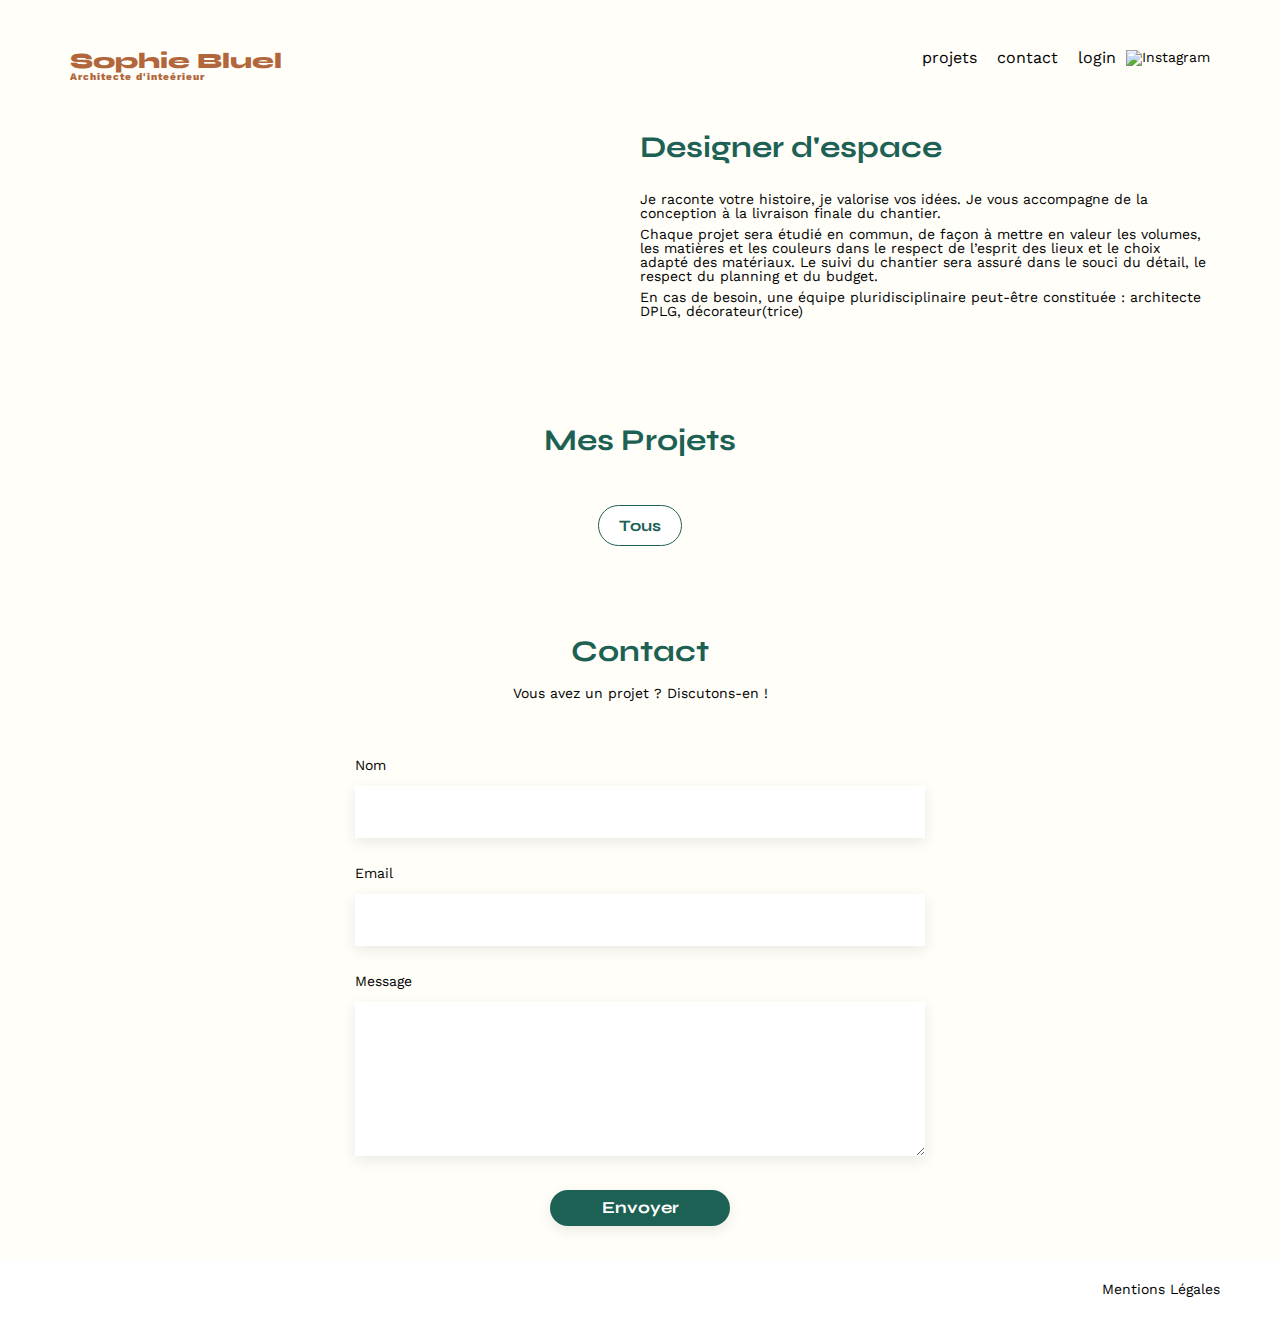
==== FrontEnd/index.html @ cb68df6e "." ====
<!DOCTYPE html>
<html lang="fr">

<head>
	<meta charset="UTF-8">
	<title>Sophie Bluel - Architecte d'intérieur</title>
	<meta name="viewport" content="width=device-width, initial-scale=1.0">
	<link rel="preconnect" href="https://fonts.googleapis.com">
	<link rel="preconnect" href="https://fonts.gstatic.com" crossorigin>
	<link href="https://fonts.googleapis.com/css2?family=Syne:wght@700;800&family=Work+Sans&display=swap"
		rel="stylesheet">
	<script src="https://kit.fontawesome.com/c5bf2a5973.js" crossorigin="anonymous"></script>
	<meta name="description" content="">
	<link rel="stylesheet" href="./assets/style.css">
	<script src="./script/base.js"></script>
</head>


<!-- MODULE ADMIN -->
<aside class="admin__rod admin__modifier" aria-hidden="true" style="display: none;">
	<div class="admin__modifier">
		<i class="fa-solid fa-pen-to-square"></i>
		<p>Mode édition</p>
	</div>
	<a href="./login.html"></a>
</aside>


<!-- MODALE -->
<aside id="modal1" class="modal" aria-hidden="true" role="dialog" style="display: none;">
	<div class="modal-wrapper modal-stop">
		<a href="" class="modal-close">
			<i class="fa-solid fa-xmark"></i>
		</a>
		<h2>Galerie photo</h2>
		<div class="admin-projets" id="modalProjects">
			<!-- Project items will be dynamically generated here -->
		</div>
		<a href="#modal2" class="ajouter-projet">Ajouter un projet</a>
	</div>
</aside>


<aside id="modal2" class="modal" aria-hidden="true" role="dialog" style="display: none;">
	<div class="modal-wrapper modal-stop">
		<div class="modal-logo">
			<a href="" class="modal-return">
				<i class="fa-solid fa-arrow-left"></i>
			</a>
			<a href="" class="modal-close">
				<i class="fa-solid fa-xmark"></i>
			</a>
		</div>

		<h2>Ajout d'un projet</h2>

		<form class="modal-form" action="" enctype="multipart/form-data">

			<div class="form-photo">
				<i class="fa-regular fa-image"></i>
				<label for="photo">+ Ajouter une photo</label>
				<input type="file" name="photo" id="photo" class="js-image">
			</div>

			<div class="form-title">
				<label for="titre">Titre</label>
				<input class="js-title" type="text" name="titre" id="titre">
			</div>

			<div class="form-id">
				<label for="categorie">Catégorie</label>
				<select name="categorie" id="categorie" class="js-categoryId">
					<option value="1">Objets</option>
					<option value="2">Appartements</option>
					<option value="3">Hôtels & restaurants</option>
				</select>
			</div>

			<input type="submit" class="add-work" value="Valider">
		</form>
	</div>
</aside>

<body>
	<header>
		<h1>Sophie Bluel <span>Architecte d'inteérieur</span></h1>
		<nav>
			<ul>
				<li><a href="#portfolio">projets</li></a>
				<li><a href="#contact">contact</li></a>
				<li><a href="./login.html" class="already-logged">login</a></li>
				<li><img src="./assets/icons/instagram.png" alt="Instagram"></li>
			</ul>
		</nav>
	</header>
	<main>
		<section id="introduction">
			<figure>
				<img src="./assets/images/sophie-bluel.png" alt="">
			</figure>
			<article>
				<h2>Designer d'espace</h2>
				<p>Je raconte votre histoire, je valorise vos idées. Je vous accompagne de la conception à la livraison
					finale du chantier.</p>
				<p>Chaque projet sera étudié en commun, de façon à mettre en valeur les volumes, les matières et les
					couleurs dans le respect de l’esprit des lieux et le choix adapté des matériaux. Le suivi du
					chantier sera assuré dans le souci du détail, le respect du planning et du budget.</p>
				<p>En cas de besoin, une équipe pluridisciplinaire peut-être constituée : architecte DPLG,
					décorateur(trice)</p>
			</article>
		</section>
		<section id="portfolio">
			<div class="portfolio-title">
				<h2>Mes Projets</h2>

				<div class="admin__modifier" aria-hidden="true" style="display: none;">
					<i class="fa-solid fa-pen-to-square"></i>
					<a href="#modal1" class="js-modal">Modifier</a>
				</div>
			</div>
			<div class="filters">
				<button class="tousBtn">Tous</button>
			</div>

			<div id="gallery-container" class="gallery">
				<!-- L'emplacement où les éléments de la galerie seront ajoutés par JavaScript -->
			</div>


		</section>
		<section id="contact">
			<h2>Contact</h2>
			<p>Vous avez un projet ? Discutons-en !</p>
			<form action="#" method="post">
				<label for="name">Nom</label>
				<input type="text" name="name" id="name">
				<label for="email">Email</label>
				<input type="email" name="email" id="email">
				<label for="message">Message</label>
				<textarea name="message" id="message" cols="30" rows="10"></textarea>
				<input type="submit" value="Envoyer" id="submit">
			</form>
		</section>
	</main>

	<footer>
		<nav>
			<ul>
				<li>Mentions Légales</li>
			</ul>
		</nav>
	</footer>

</body>

</html>
---- FrontEnd/assets/style.css ----
/* http://meyerweb.com/eric/tools/css/reset/
   v2.0 | 20110126
   License: none (public domain)
*/

html,
body,
div,
span,
applet,
object,
iframe,
h1,
h2,
h3,
h4,
h5,
h6,
p,
blockquote,
pre,
a,
abbr,
acronym,
address,
big,
cite,
code,
del,
dfn,
em,
img,
ins,
kbd,
q,
s,
samp,
small,
strike,
strong,
sub,
sup,
tt,
var,
b,
u,
i,
center,
dl,
dt,
dd,
ol,
ul,
li,
fieldset,
form,
label,
legend,
table,
caption,
tbody,
tfoot,
thead,
tr,
th,
td,
article,
aside,
canvas,
details,
embed,
figure,
figcaption,
footer,
header,
hgroup,
menu,
nav,
output,
ruby,
section,
summary,
time,
mark,
audio,
video {
	margin: 0;
	padding: 0;
	border: 0;
	font-size: 100%;
	font: inherit;
	vertical-align: baseline;
}

/* HTML5 display-role reset for older browsers */
article,
aside,
details,
figcaption,
figure,
footer,
header,
hgroup,
menu,
nav,
section {
	display: block;
}

body {
	line-height: 1;
}

ol,
ul {
	list-style: none;
}

blockquote,
q {
	quotes: none;
}

blockquote:before,
blockquote:after,
q:before,
q:after {
	content: '';
	content: none;
}

table {
	border-collapse: collapse;
	border-spacing: 0;
}

/** end reset css**/
body {
	max-width: 1140px;
	margin: auto;
	font-family: 'Work Sans';
	font-size: 14px;
	background-color: #FFFEF8;
}

header {
	display: flex;
	justify-content: space-between;
	margin: 50px 0
}

section {
	margin: 50px 0
}

h1 {
	display: flex;
	flex-direction: column;
	font-family: 'Syne';
	font-size: 22px;
	font-weight: 800;
	color: #B1663C
}

h1>span {
	font-family: 'Work Sans';
	font-size: 10px;
	letter-spacing: 0.1em;
	
}

h2 {
	font-family: 'Syne';
	font-weight: 700;
	font-size: 30px;
	color: #1D6154
}

nav ul {
	display: flex;
	align-items: center;
	list-style-type: none;

}

nav li a {
	padding: 0 10px;
	font-size: 16px;
	text-decoration: none;
	color: black;
	font-family: 'work sans';

}

li a:active :hover {
	font-weight:600 ;
}

li img {
	width: 22px;
	height: 22px;
	cursor: pointer;

	
}

/*..........................................................................................................................................................*/

/* FILTER */

.filters {
	display: flex;
	justify-content: center;
	margin: 40px 0;
}


.tousBtn,
.btn {
	font-family: 'Syne', sans-serif;
	padding: 10px 20px;
	margin: 0 15px;
	border: 1px solid #1D6154;
	border-radius: 25px;
	color: #1D6154;
	background-color: white;
	font-size: 16px;
	font-weight: 700;
	cursor: pointer;
}

.active {
	color: white;
	background-color: #1D6154;
}


.gallery {
	width: 100%;
	display: grid;
	grid-template-columns: 1fr 1fr 1fr;
	grid-column-gap: 20px;
	grid-row-gap: 20px;
}

.gallery img {
	width: 100%;

}



/* ADMIN MODE  */

.admin__rod {
	position: fixed;
	right: 0;
	top: 0;
	display: flex;
	justify-content: center;
	align-items: center;
	width: 100%;
	height: 40px;
	background-color: black;
}

.admin__modifier {
	display: flex;
	column-gap: 5px;
	color: black;
}

.admin__modifier a {
text-decoration: none;
	color: black;
	font-family: 'work sans';
	font-weight: 400;
}

.admin__rod .admin__modifier {
	color: white;
}

.portfolio-title {
	display: flex;
	justify-content: center;
	align-items: center;
	gap: 35px;
	margin: 100px 0 50px 0;
}




/* LOGIN*/

.login {
	display: flex;
	flex-direction: column;
	justify-content: center;
	align-items: center;
	height: 80vh;
}

.login a {
	text-decoration: #1D6154;
	margin-bottom: 100px;
}

.login__form {
	display: flex;
	flex-direction: column;
	margin-top: 20px;
	width: 35%;
}

.login__form input {
	height: 50px;
	font-size: 1.2em;
	border: none;
	box-shadow: 0px 4px 14px rgba(0, 0, 0, 0.09);
}

.login__form label {
	margin: 3em 0 1em 0;
}

.login__form textarea {
	box-shadow: 0px 4px 14px rgba(0, 0, 0, 0.09);
}

.login input[type="submit"] {
	font-family: 'Syne';
	font-weight: 700;
	color: white;
	background-color: #1D6154;
	margin: 2em auto;
	width: 180px;
	height: 36px;
	text-align: center;
	border-radius: 60px;
}

#error-message {
	color: red;

}



/*...........................................................................................................................*/
/*......................MODALE MODE edit 1*/

.modal {
	position: fixed;
	top: 0;
	left: 0;
	display: flex;
	align-items: center;
	justify-content: center;
	width: 100%;
	height: 100%;
	background-color: rgba(0, 0, 0, 0.7);
}

.modal-wrapper {
	display: flex;
	flex-direction: column;
	overflow: auto;
	max-width: calc(98vh - 20px);
	max-height: calc(98vh - 20px);
	width: 675px;
	padding: 30px;
	background-color: white;
	border-radius: 10px;

}

.modal-close {
	display: flex;
	justify-content: flex-end;
	text-decoration: none;
}

.modal-wrapper h2 {
	display: flex;
	justify-content: center;
	margin: 20px 0 50px 0;
	font-family: 'Work Sans';
	font-weight: 400;
	font-size: 26px;
	color: black;
}

.modal .ajouter-projet {
	display: flex;
	justify-content: center;
	align-items: center;
	font-family: "Syne";
	font-weight: 700;
	color: white;
	background-color: #1D6154;
	border: 2px solid #1D6154;
	margin: 0 auto 30px auto;
	height: 50px;
	width: 250px;
	border-radius: 60px;
}

.admin-projets {
	width: 550px;
	margin: 10px auto;
	display: flex;
	flex-wrap: wrap;
}

.admin-projets::after {
	display: flex;
	content: " ";
	border-top: 1px solid black;
	height: 1px;
	width: 90%;
	margin: 40px auto;
}

.admin-projets figure {
	display: flex;
	position: relative;
	display: inline-block;
	margin: 0 5px;
	width: 95px;
}

.admin-projets figure img {
	width: 95px;
	height: 120px;
	margin-bottom: 35px;
	display: flex;
}

figure .fa-trash {
	position: absolute;
	display: flex;
	justify-content: center;
	margin: 5px;
	right: 0;
	background-color: black;
	color: #fff;
	border-radius: 3px;
	width: 17px;
	height: 17px;
	padding: 2px 2px;
	cursor: pointer;
}

/*....................Modale2 form........................................................*/

.modal-form {
	display: flex;
	flex-direction: column;
	align-items: center;
  }
  
  .form-photo {
	display: flex;
	flex-direction: column;
	justify-content: center;
	align-items: center;
	background-color: #E8F1F7;
	width: 500px;
	height: 200px;
	border-radius: 10px;
  }
  
  .form-photo i {
	color: #306685;
	font-size: 90px;
	font-weight: 100;
	margin: 20px;
	margin-top: -25px;
  }
  
  .form-photo input {
	display: none;
  }
  
  .form-photo label {
	font-family: "work sans";
	display: flex;
	justify-content: center;
	align-items: center;
	width: 200px;
	height: 40px;
	background-color: #CBD6DC;
	color: #306685;
	border-radius: 50px;
	cursor: pointer;
	margin-top: -10px;
  }
  
  .form-photo::after {
	content: "jpg, png : 4mo max";
	position: absolute;
	top: 315px;
  }
  
  .form-title {
	display: flex;
	flex-direction: column;
	width: 500px;
  }
  
  .form-title input {
	height: 50px;
	font-size: 1.2em;
	border: none;
	box-shadow: 0px 4px 14px rgba(0, 0, 0, 0.09);
  }
  
  .form-title label {
	margin: 3em 0 1em 0;
  }
  
  .form-id {
	display: flex;
	flex-direction: column;
	width: 500px;
  }
  
  .form-id select {
	height: 50px;
	font-size: 1.2em;
	border: none;
	box-shadow: 0px 4px 14px rgba(0, 0, 0, 0.09);
  }
  
  .form-id label {
	margin: 3em 0 1em 0;
  }
  
  .modal-form input[type=submit] {
	font-family: "Syne";
	font-weight: 700;
	color: white;
	background-color: #1D6154;
	border: 2px solid #1D6154;
	margin: 120px 0 30px 0;
	height: 50px;
	width: 250px;
	text-align: center;
	border-radius: 60px;
	transition: all 0.5s ease;
  }



#introduction {
	display: flex;
	align-items: center;
}

#introduction figure {
	flex: 1
}

#introduction img {
	display: block;
	margin: auto;
	width: 80%;
}

#introduction article {
	flex: 1
}

#introduction h2 {
	margin-bottom: 1em;
}

#introduction p {
	margin-bottom: 0.5em;
}

#portfolio h2 {
	text-align: center;

}


#contact {
	width: 50%;
	margin: auto;
}

#contact>* {
	text-align: center;

}

#contact h2 {
	margin-bottom: 20px;
}

#contact form {
	text-align: left;
	margin-top: 30px;
	display: flex;
	flex-direction: column;
}

#contact input {
	height: 50px;
	font-size: 1.2em;
	border: none;
	box-shadow: 0px 4px 14px rgba(0, 0, 0, 0.09);
}

#contact label {
	margin: 2em 0 1em 0;
}

#contact textarea {
	border: none;
	box-shadow: 0px 4px 14px rgba(0, 0, 0, 0.09);
}

#contact input[type="submit"] {
	font-family: 'Syne';
	font-weight: 700;
	color: white;
	background-color: #1D6154;
	margin: 2em auto;
	width: 180px;
	height: 36px;
	text-align: center;
	border-radius: 60px;
}

footer {
	position: absolute;
	left: 0;
	right: 0;
	background-color: white;
}


footer nav ul {
	display: flex;
	justify-content: flex-end;
	box-sizing: border-box;
	background-color: white;
	height: 60px;
	margin-right: 60px;

}
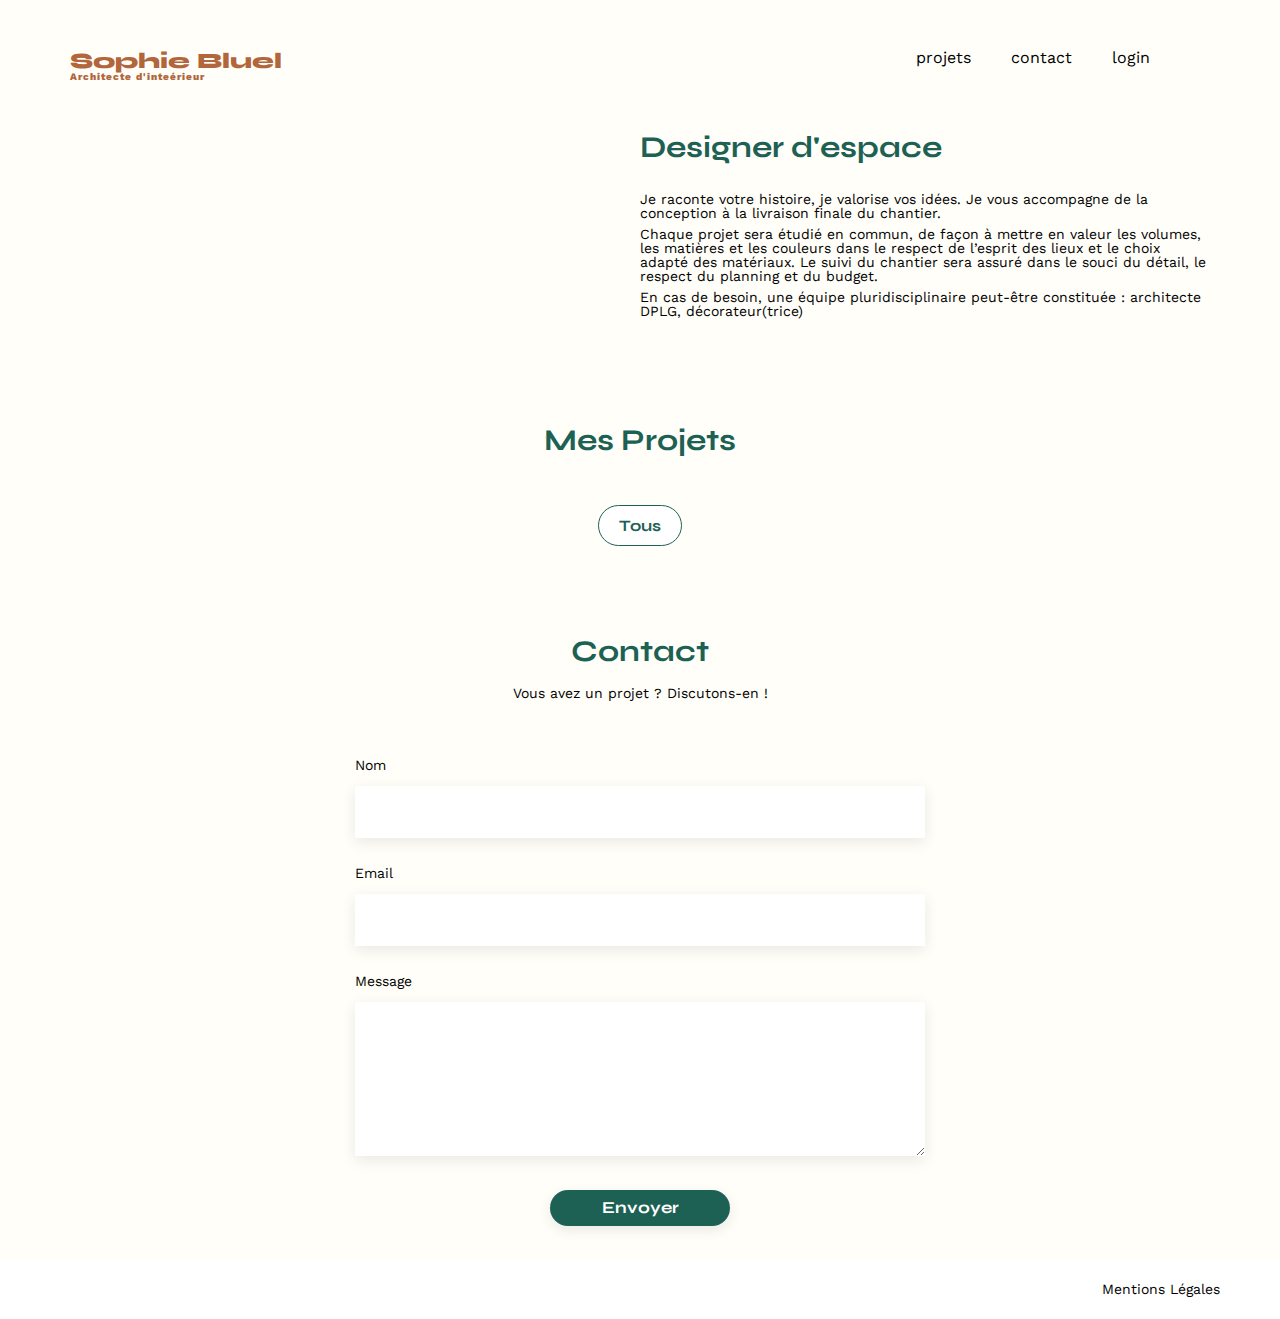
==== commit f486bd84: "." ====
--- a/FrontEnd/index.html
+++ b/FrontEnd/index.html
@@ -30,7 +30,7 @@
 <aside id="modal1" class="modal" aria-hidden="true" role="dialog" style="display: none;">
 	<div class="modal-wrapper modal-stop">
 		<a href="" class="modal-close">
-			<i class="fa-solid fa-xmark"></i>
+			<i class="fa-solid fa-xmark fa-xl"></i>
 		</a>
 		<h2>Galerie photo</h2>
 		<div class="admin-projets" id="modalProjects">
@@ -45,20 +45,20 @@
 	<div class="modal-wrapper modal-stop">
 		<div class="modal-logo">
 			<a href="" class="modal-return">
-				<i class="fa-solid fa-arrow-left"></i>
+				<i class="fa-solid fa-arrow-left fa-xl"></i>
 			</a>
 			<a href="" class="modal-close">
-				<i class="fa-solid fa-xmark"></i>
+				<i class="fa-solid fa-xmark fa-xl"></i>
 			</a>
 		</div>
 
-		<h2>Ajout d'un projet</h2>
+		<h2>Ajout photo </h2>
 
-		<form class="modal-form" action="" enctype="multipart/form-data">
+		<form class="modal-form" action="" enctype="multipart/form-data"> <!--the enctype attribute is used when you want to upload files-->
 
 			<div class="form-photo">
 				<i class="fa-regular fa-image"></i>
-				<label for="photo">+ Ajouter une photo</label>
+				<label for="photo">+ Ajouter photo</label>
 				<input type="file" name="photo" id="photo" class="js-image">
 			</div>
 
@@ -89,7 +89,7 @@
 				<li><a href="#portfolio">projets</li></a>
 				<li><a href="#contact">contact</li></a>
 				<li><a href="./login.html" class="already-logged">login</a></li>
-				<li><img src="./assets/icons/instagram.png" alt="Instagram"></li>
+				<li><i class="fa-brands fa-instagram fa-xl"></i></li>
 			</ul>
 		</nav>
 	</header>
--- a/FrontEnd/assets/style.css
+++ b/FrontEnd/assets/style.css
@@ -149,6 +149,12 @@
 	margin: 50px 0
 }
 
+header a {
+	text-decoration: none;
+}
+
+
+
 section {
 	margin: 50px 0
 }
@@ -166,8 +172,9 @@
 	font-family: 'Work Sans';
 	font-size: 10px;
 	letter-spacing: 0.1em;
-	
-}
+}
+
+
 
 h2 {
 	font-family: 'Syne';
@@ -176,6 +183,10 @@
 	color: #1D6154
 }
 
+img{
+	object-fit: cover;
+}
+
 nav ul {
 	display: flex;
 	align-items: center;
@@ -183,26 +194,29 @@
 
 }
 
+
 nav li a {
-	padding: 0 10px;
+	padding: 0 20px;
 	font-size: 16px;
 	text-decoration: none;
 	color: black;
 	font-family: 'work sans';
-
-}
-
-li a:active :hover {
-	font-weight:600 ;
-}
-
-li img {
-	width: 22px;
-	height: 22px;
+	font-weight: 400;
+
+}
+
+#black {
+	font-weight: 600;
+}
+
+
+.fa-instagram {
 	cursor: pointer;
-
-	
-}
+	font-weight: 400;
+	padding: 0 20px;
+}
+
+
 
 /*..........................................................................................................................................................*/
 
@@ -262,6 +276,7 @@
 	width: 100%;
 	height: 40px;
 	background-color: black;
+	margin-bottom: 1000px;
 }
 
 .admin__modifier {
@@ -271,7 +286,7 @@
 }
 
 .admin__modifier a {
-text-decoration: none;
+	text-decoration: none;
 	color: black;
 	font-family: 'work sans';
 	font-weight: 400;
@@ -303,8 +318,9 @@
 }
 
 .login a {
-	text-decoration: #1D6154;
-	margin-bottom: 100px;
+	text-decoration: underline;
+	color: #3d3d3d;
+
 }
 
 .login__form {
@@ -323,6 +339,9 @@
 
 .login__form label {
 	margin: 3em 0 1em 0;
+	font-family: 'work sans';
+	font-size: 15px;
+	color: #3d3d3d;
 }
 
 .login__form textarea {
@@ -360,27 +379,37 @@
 	justify-content: center;
 	width: 100%;
 	height: 100%;
-	background-color: rgba(0, 0, 0, 0.7);
+	background-color: rgba(0, 0, 0, 0.4);
 }
 
 .modal-wrapper {
 	display: flex;
 	flex-direction: column;
 	overflow: auto;
-	max-width: calc(98vh - 20px);
-	max-height: calc(98vh - 20px);
-	width: 675px;
-	padding: 30px;
+	width: 600px;
+	padding: 30px 50px;
 	background-color: white;
 	border-radius: 10px;
 
 }
 
-.modal-close {
+.modal-logo {
+	display: flex;
+	justify-content: space-between;
+	text-decoration: none;
+}
+
+.modal-close{
 	display: flex;
 	justify-content: flex-end;
 	text-decoration: none;
-}
+	color: black;
+padding:10px;
+	}
+
+	.fa-arrow-left{
+		color: black;
+	}
 
 .modal-wrapper h2 {
 	display: flex;
@@ -402,9 +431,10 @@
 	background-color: #1D6154;
 	border: 2px solid #1D6154;
 	margin: 0 auto 30px auto;
-	height: 50px;
-	width: 250px;
+	height: 36px;
+	width: 237px;
 	border-radius: 60px;
+	text-decoration: none;
 }
 
 .admin-projets {
@@ -428,11 +458,10 @@
 	position: relative;
 	display: inline-block;
 	margin: 0 5px;
-	width: 95px;
 }
 
 .admin-projets figure img {
-	width: 95px;
+	width: 76px;
 	height: 120px;
 	margin-bottom: 35px;
 	display: flex;
@@ -459,9 +488,9 @@
 	display: flex;
 	flex-direction: column;
 	align-items: center;
-  }
-  
-  .form-photo {
+}
+
+.form-photo {
 	display: flex;
 	flex-direction: column;
 	justify-content: center;
@@ -470,21 +499,21 @@
 	width: 500px;
 	height: 200px;
 	border-radius: 10px;
-  }
-  
-  .form-photo i {
-	color: #306685;
+}
+
+.form-photo i {
+	color: #B9C5CC;
 	font-size: 90px;
 	font-weight: 100;
 	margin: 20px;
 	margin-top: -25px;
-  }
-  
-  .form-photo input {
+}
+
+.form-photo input {
 	display: none;
-  }
-  
-  .form-photo label {
+}
+
+.form-photo label {
 	font-family: "work sans";
 	display: flex;
 	justify-content: center;
@@ -496,49 +525,48 @@
 	border-radius: 50px;
 	cursor: pointer;
 	margin-top: -10px;
-  }
-  
-  .form-photo::after {
+}
+
+.form-photo::after {
 	content: "jpg, png : 4mo max";
-	position: absolute;
-	top: 315px;
-  }
-  
-  .form-title {
+	margin-top: 10px;
+}
+
+.form-title {
 	display: flex;
 	flex-direction: column;
 	width: 500px;
-  }
-  
-  .form-title input {
+}
+
+.form-title input {
 	height: 50px;
 	font-size: 1.2em;
 	border: none;
 	box-shadow: 0px 4px 14px rgba(0, 0, 0, 0.09);
-  }
-  
-  .form-title label {
+}
+
+.form-title label {
 	margin: 3em 0 1em 0;
-  }
-  
-  .form-id {
+}
+
+.form-id {
 	display: flex;
 	flex-direction: column;
 	width: 500px;
-  }
-  
-  .form-id select {
+}
+
+.form-id select {
 	height: 50px;
 	font-size: 1.2em;
 	border: none;
 	box-shadow: 0px 4px 14px rgba(0, 0, 0, 0.09);
-  }
-  
-  .form-id label {
+}
+
+.form-id label {
 	margin: 3em 0 1em 0;
-  }
-  
-  .modal-form input[type=submit] {
+}
+
+.modal-form input[type=submit] {
 	font-family: "Syne";
 	font-weight: 700;
 	color: white;
@@ -550,7 +578,7 @@
 	text-align: center;
 	border-radius: 60px;
 	transition: all 0.5s ease;
-  }
+}
 
 
 
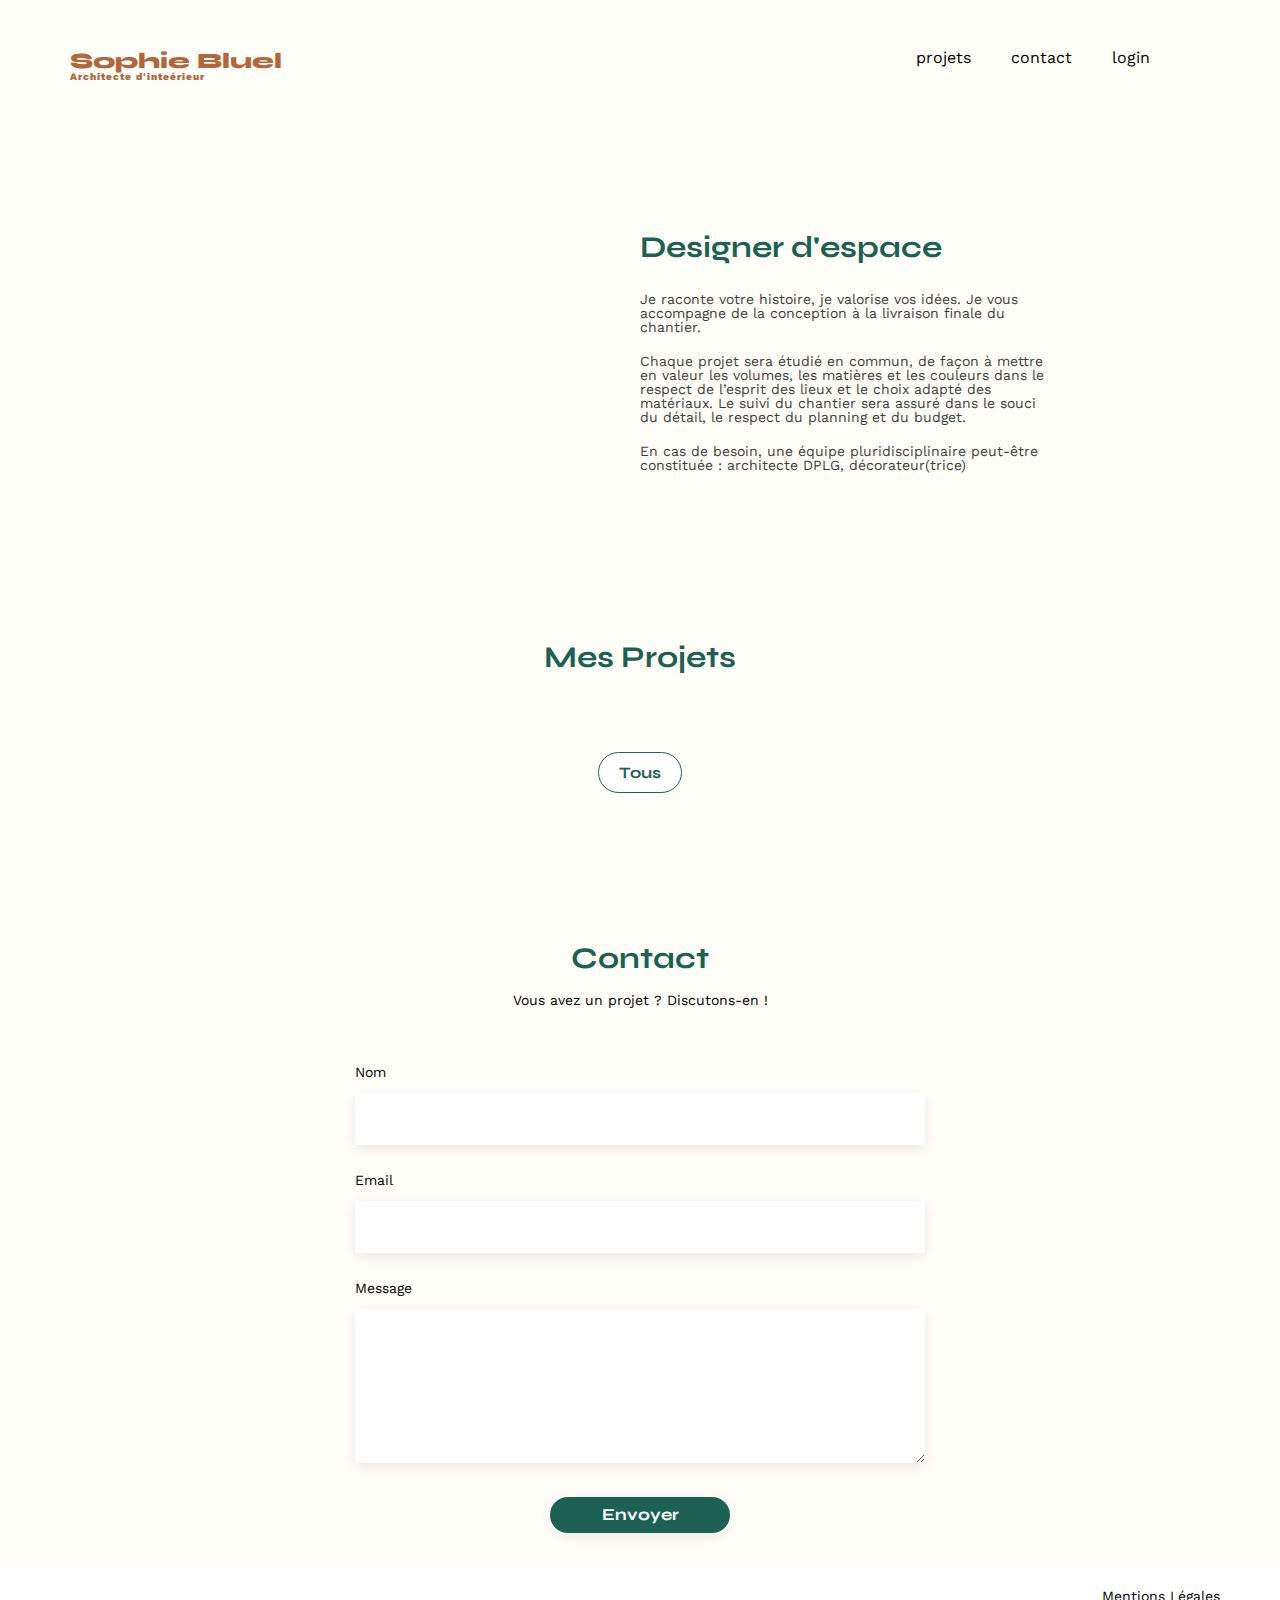
==== commit b807ed1e: "final" ====
--- a/FrontEnd/index.html
+++ b/FrontEnd/index.html
@@ -15,19 +15,18 @@
 	<script src="./script/base.js"></script>
 </head>
 
-
+<body>
 <!-- MODULE ADMIN -->
 <aside class="admin__rod admin__modifier" aria-hidden="true" style="display: none;">
 	<div class="admin__modifier">
 		<i class="fa-solid fa-pen-to-square"></i>
 		<p>Mode édition</p>
 	</div>
-	<a href="./login.html"></a>
 </aside>
 
 
 <!-- MODALE -->
-<aside id="modal1" class="modal" aria-hidden="true" role="dialog" style="display: none;">
+<aside id="modal1" class="modal" aria-hidden="true" style="display: none;">
 	<div class="modal-wrapper modal-stop">
 		<a href="" class="modal-close">
 			<i class="fa-solid fa-xmark fa-xl"></i>
@@ -41,7 +40,7 @@
 </aside>
 
 
-<aside id="modal2" class="modal" aria-hidden="true" role="dialog" style="display: none;">
+<aside id="modal2" class="modal" aria-hidden="true" style="display: none;">
 	<div class="modal-wrapper modal-stop">
 		<div class="modal-logo">
 			<a href="" class="modal-return">
@@ -54,40 +53,44 @@
 
 		<h2>Ajout photo </h2>
 
-		<form class="modal-form" action="" enctype="multipart/form-data"> <!--the enctype attribute is used when you want to upload files-->
+		<form class="modal-form" id="modal-form" action="" enctype="multipart/form-data">
 
 			<div class="form-photo">
-				<i class="fa-regular fa-image"></i>
-				<label for="photo">+ Ajouter photo</label>
-				<input type="file" name="photo" id="photo" class="js-image">
+				<i id="imageIcon" class="fa-regular fa-image"></i>
+				<label for="photo" id="imageLabel">+ Ajouter photo</label>
+				<input type="file" name="photo" id="photo" class="js-image" required>
+				<!-- Coloque o <img> dentro do mesmo <div> -->
+				<img id="imagePreview" src="" alt ="" class="js-image-preview">
 			</div>
+			
 
 			<div class="form-title">
 				<label for="titre">Titre</label>
-				<input class="js-title" type="text" name="titre" id="titre">
+				<input class="js-title" type="text" name="titre" id="titre" required>
 			</div>
 
 			<div class="form-id">
 				<label for="categorie">Catégorie</label>
-				<select name="categorie" id="categorie" class="js-categoryId">
+				<select name="categorie" id="categorie" class="js-categoryId" required>
 					<option value="1">Objets</option>
 					<option value="2">Appartements</option>
 					<option value="3">Hôtels & restaurants</option>
 				</select>
 			</div>
-
-			<input type="submit" class="add-work" value="Valider">
+			<div class="error-message"></div>
+			<div class = "finalbar"></div>
+			<input type="submit" id="submit" class="add-work" name="submit" value="Valider">
 		</form>
 	</div>
 </aside>
 
-<body>
+
 	<header>
 		<h1>Sophie Bluel <span>Architecte d'inteérieur</span></h1>
 		<nav>
 			<ul>
-				<li><a href="#portfolio">projets</li></a>
-				<li><a href="#contact">contact</li></a>
+				<li><a href="#portfolio">projets</a></li>
+				<li><a href="#contact">contact</a></li>
 				<li><a href="./login.html" class="already-logged">login</a></li>
 				<li><i class="fa-brands fa-instagram fa-xl"></i></li>
 			</ul>
@@ -100,6 +103,7 @@
 			</figure>
 			<article>
 				<h2>Designer d'espace</h2>
+
 				<p>Je raconte votre histoire, je valorise vos idées. Je vous accompagne de la conception à la livraison
 					finale du chantier.</p>
 				<p>Chaque projet sera étudié en commun, de façon à mettre en valeur les volumes, les matières et les
--- a/FrontEnd/assets/style.css
+++ b/FrontEnd/assets/style.css
@@ -1,8 +1,10 @@
+/* Réinitialisation CSS */
 /* http://meyerweb.com/eric/tools/css/reset/
    v2.0 | 20110126
-   License: none (public domain)
+   Licence : aucune (domaine public)
 */
 
+/* Réinitialisation des éléments */
 html,
 body,
 div,
@@ -92,30 +94,13 @@
 	vertical-align: baseline;
 }
 
-/* HTML5 display-role reset for older browsers */
-article,
-aside,
-details,
-figcaption,
-figure,
-footer,
-header,
-hgroup,
-menu,
-nav,
-section {
-	display: block;
-}
-
-body {
-	line-height: 1;
-}
-
+/* Réinitialisation des styles de liste */
 ol,
 ul {
 	list-style: none;
 }
 
+/* Réinitialisation des citations */
 blockquote,
 q {
 	quotes: none;
@@ -129,86 +114,85 @@
 	content: none;
 }
 
+/* Réinitialisation des styles de tableau */
 table {
 	border-collapse: collapse;
 	border-spacing: 0;
 }
 
-/** end reset css**/
+/* Fin de la réinitialisation CSS */
+
+/* Styles généraux */
 body {
 	max-width: 1140px;
 	margin: auto;
-	font-family: 'Work Sans';
+	font-family: 'Work Sans', sans-serif;
 	font-size: 14px;
 	background-color: #FFFEF8;
+	line-height: 1;
 }
 
 header {
 	display: flex;
 	justify-content: space-between;
-	margin: 50px 0
+	margin: 50px 0;
 }
 
 header a {
 	text-decoration: none;
 }
 
-
-
 section {
-	margin: 50px 0
-}
-
+	margin: 50px 0;
+}
+
+/* Styles des en-têtes */
 h1 {
 	display: flex;
 	flex-direction: column;
-	font-family: 'Syne';
+	font-family: 'Syne', sans-serif;
 	font-size: 22px;
 	font-weight: 800;
-	color: #B1663C
+	color: #B1663C;
 }
 
 h1>span {
-	font-family: 'Work Sans';
+	font-family: 'Work Sans', sans-serif;
 	font-size: 10px;
 	letter-spacing: 0.1em;
 }
 
-
-
 h2 {
-	font-family: 'Syne';
+	font-family: 'Syne', sans-serif;
 	font-weight: 700;
 	font-size: 30px;
-	color: #1D6154
-}
-
-img{
+	color: #1D6154;
+}
+
+/* Styles d'image */
+img {
 	object-fit: cover;
 }
 
+/* Styles de navigation */
 nav ul {
 	display: flex;
 	align-items: center;
 	list-style-type: none;
-
-}
-
+}
 
 nav li a {
 	padding: 0 20px;
 	font-size: 16px;
 	text-decoration: none;
 	color: black;
-	font-family: 'work sans';
+	font-family: 'Work Sans', sans-serif;
 	font-weight: 400;
-
 }
 
 #black {
 	font-weight: 600;
 }
-
 
 .fa-instagram {
 	cursor: pointer;
@@ -216,18 +200,12 @@
 	padding: 0 20px;
 }
 
-
-
-/*..........................................................................................................................................................*/
-
-/* FILTER */
-
+/* Styles de filtre */
 .filters {
 	display: flex;
 	justify-content: center;
-	margin: 40px 0;
-}
-
+	margin: 50px 0;
+}
 
 .tousBtn,
 .btn {
@@ -248,7 +226,7 @@
 	background-color: #1D6154;
 }
 
-
+/* Styles de la galerie */
 .gallery {
 	width: 100%;
 	display: grid;
@@ -259,24 +237,26 @@
 
 .gallery img {
 	width: 100%;
-
-}
-
-
-
-/* ADMIN MODE  */
-
+}
+
+
+figcaption{ 
+	margin: 5px;
+	color: #3D3D3D;
+}
+
+
+/* Styles du mode administrateur */
 .admin__rod {
-	position: fixed;
+	position: absolute;
+	left: 0;
 	right: 0;
 	top: 0;
 	display: flex;
 	justify-content: center;
 	align-items: center;
-	width: 100%;
 	height: 40px;
 	background-color: black;
-	margin-bottom: 1000px;
 }
 
 .admin__modifier {
@@ -288,7 +268,7 @@
 .admin__modifier a {
 	text-decoration: none;
 	color: black;
-	font-family: 'work sans';
+	font-family: 'Work Sans', sans-serif;
 	font-weight: 400;
 }
 
@@ -301,14 +281,10 @@
 	justify-content: center;
 	align-items: center;
 	gap: 35px;
-	margin: 100px 0 50px 0;
-}
-
-
-
-
-/* LOGIN*/
-
+	margin: 100px 0 80px 0;
+}
+
+/* Styles de connexion */
 .login {
 	display: flex;
 	flex-direction: column;
@@ -320,7 +296,6 @@
 .login a {
 	text-decoration: underline;
 	color: #3d3d3d;
-
 }
 
 .login__form {
@@ -339,7 +314,7 @@
 
 .login__form label {
 	margin: 3em 0 1em 0;
-	font-family: 'work sans';
+	font-family: 'Work Sans', sans-serif;
 	font-size: 15px;
 	color: #3d3d3d;
 }
@@ -349,7 +324,7 @@
 }
 
 .login input[type="submit"] {
-	font-family: 'Syne';
+	font-family: 'Syne', sans-serif;
 	font-weight: 700;
 	color: white;
 	background-color: #1D6154;
@@ -362,14 +337,10 @@
 
 #error-message {
 	color: red;
-
-}
-
-
-
-/*...........................................................................................................................*/
-/*......................MODALE MODE edit 1*/
-
+	margin-top: 20px;
+}
+
+/* Styles de la modale */
 .modal {
 	position: fixed;
 	top: 0;
@@ -386,11 +357,10 @@
 	display: flex;
 	flex-direction: column;
 	overflow: auto;
-	width: 600px;
+	width: 630px;
 	padding: 30px 50px;
 	background-color: white;
 	border-radius: 10px;
-
 }
 
 .modal-logo {
@@ -399,23 +369,23 @@
 	text-decoration: none;
 }
 
-.modal-close{
+.modal-close {
 	display: flex;
 	justify-content: flex-end;
 	text-decoration: none;
 	color: black;
-padding:10px;
-	}
-
-	.fa-arrow-left{
-		color: black;
-	}
+	padding: 10px;
+}
+
+.fa-arrow-left {
+	color: black;
+}
 
 .modal-wrapper h2 {
 	display: flex;
 	justify-content: center;
 	margin: 20px 0 50px 0;
-	font-family: 'Work Sans';
+	font-family: 'Work Sans', sans-serif;
 	font-weight: 400;
 	font-size: 26px;
 	color: black;
@@ -425,7 +395,7 @@
 	display: flex;
 	justify-content: center;
 	align-items: center;
-	font-family: "Syne";
+	font-family: "Syne", sans-serif;
 	font-weight: 700;
 	color: white;
 	background-color: #1D6154;
@@ -447,7 +417,7 @@
 .admin-projets::after {
 	display: flex;
 	content: " ";
-	border-top: 1px solid black;
+	border-top: 1px solid #B3B3B3;
 	height: 1px;
 	width: 90%;
 	margin: 40px auto;
@@ -482,8 +452,7 @@
 	cursor: pointer;
 }
 
-/*....................Modale2 form........................................................*/
-
+/* Styles du formulaire de modale */
 .modal-form {
 	display: flex;
 	flex-direction: column;
@@ -495,15 +464,34 @@
 	flex-direction: column;
 	justify-content: center;
 	align-items: center;
+	text-align: center;
 	background-color: #E8F1F7;
 	width: 500px;
-	height: 200px;
-	border-radius: 10px;
+	height: 180px;
+}
+
+#imageLabel {
+	display: block;
+	line-height: 36px;
+}
+
+.js-image {
+	display: none;
+}
+
+/* Style pour l'aperçu de l'image */
+.js-image-preview {
+	top: 0;
+	left: 0;
+	width: 129px;
+	height: 180px;
+	object-fit: cover;
+	display: none;
 }
 
 .form-photo i {
 	color: #B9C5CC;
-	font-size: 90px;
+	font-size: 60px;
 	font-weight: 100;
 	margin: 20px;
 	margin-top: -25px;
@@ -518,8 +506,8 @@
 	display: flex;
 	justify-content: center;
 	align-items: center;
-	width: 200px;
-	height: 40px;
+	width: 173px;
+	height: 36px;
 	background-color: #CBD6DC;
 	color: #306685;
 	border-radius: 50px;
@@ -530,6 +518,11 @@
 .form-photo::after {
 	content: "jpg, png : 4mo max";
 	margin-top: 10px;
+	font-size: 10px;
+}
+
+.image-selected::after {
+	display: none;
 }
 
 .form-title {
@@ -546,7 +539,7 @@
 }
 
 .form-title label {
-	margin: 3em 0 1em 0;
+	margin: 48px 0 16px 0;
 }
 
 .form-id {
@@ -563,7 +556,7 @@
 }
 
 .form-id label {
-	margin: 3em 0 1em 0;
+	margin: 48px 0 16px 0;
 }
 
 .modal-form input[type=submit] {
@@ -571,24 +564,37 @@
 	font-weight: 700;
 	color: white;
 	background-color: #1D6154;
-	border: 2px solid #1D6154;
-	margin: 120px 0 30px 0;
-	height: 50px;
-	width: 250px;
+	border: transparent;
+	margin: 20px 0 30px 0;
+	height: 36px;
+	width: 237px;
 	text-align: center;
 	border-radius: 60px;
-	transition: all 0.5s ease;
-}
-
-
+}
+
+.error-message {
+	color: black;
+	font-weight: 600;
+	margin-top: 30px;
+}
+
+.finalbar {
+	display: flex;
+	content: " ";
+	border-top: 1px solid #B3B3B3;
+	height: 1px;
+	width: 500px;
+	margin: 40px auto;
+}
 
 #introduction {
 	display: flex;
 	align-items: center;
+	margin: 150px 0;
 }
 
 #introduction figure {
-	flex: 1
+	flex: 1;
 }
 
 #introduction img {
@@ -598,7 +604,9 @@
 }
 
 #introduction article {
-	flex: 1
+	flex: 1;
+	text-align: left;
+	color: #3d3d3d;
 }
 
 #introduction h2 {
@@ -606,23 +614,26 @@
 }
 
 #introduction p {
-	margin-bottom: 0.5em;
+	margin-bottom: 20px;
+	width: 404px;
+}
+
+#portfolio {
+	margin-bottom: 100px;
 }
 
 #portfolio h2 {
 	text-align: center;
-
-}
-
+}
 
 #contact {
 	width: 50%;
 	margin: auto;
+	margin-top: 40px;
 }
 
 #contact>* {
 	text-align: center;
-
 }
 
 #contact h2 {
@@ -653,7 +664,7 @@
 }
 
 #contact input[type="submit"] {
-	font-family: 'Syne';
+	font-family: 'Syne', sans-serif;
 	font-weight: 700;
 	color: white;
 	background-color: #1D6154;
@@ -671,7 +682,6 @@
 	background-color: white;
 }
 
-
 footer nav ul {
 	display: flex;
 	justify-content: flex-end;
@@ -679,5 +689,4 @@
 	background-color: white;
 	height: 60px;
 	margin-right: 60px;
-
 }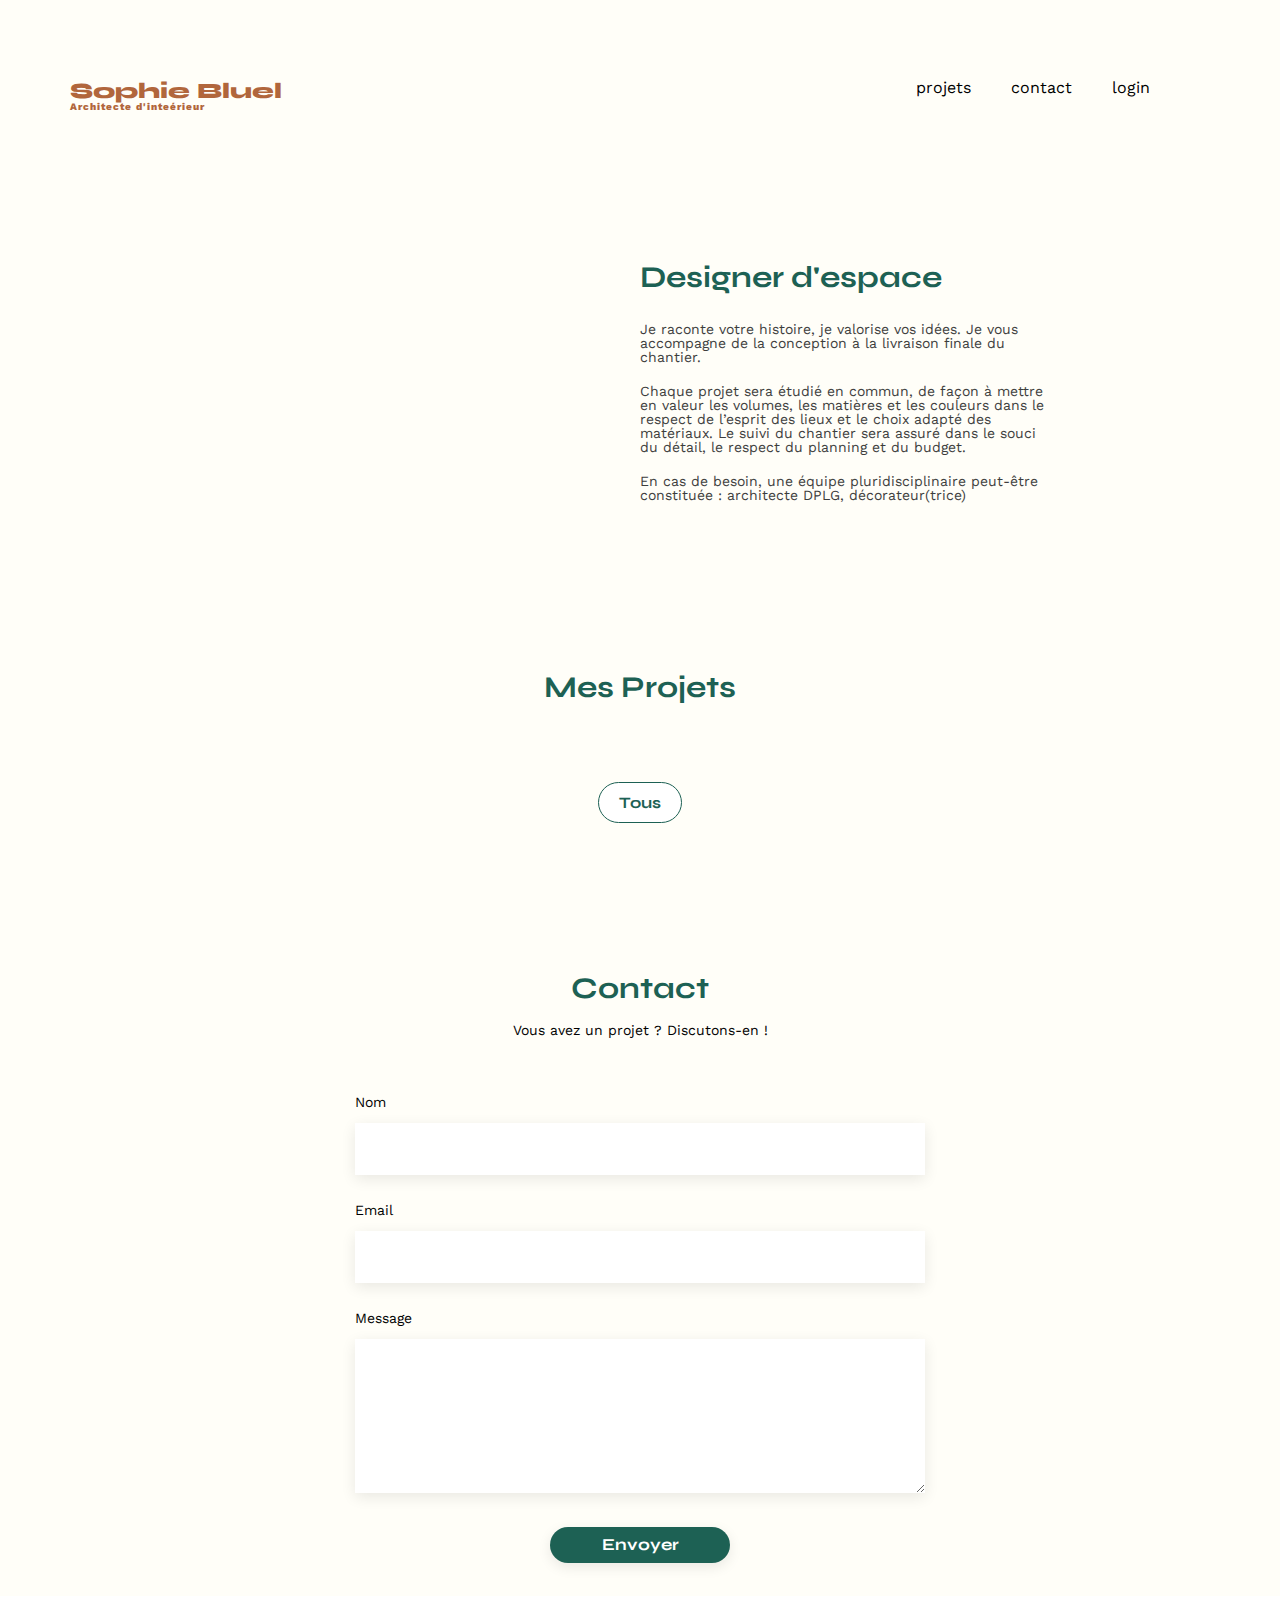
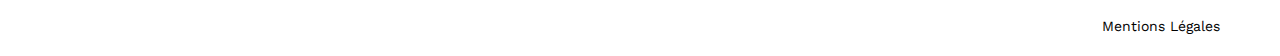
==== commit 1a991bf6: "Rendu dynamique des catégories dans le form modal" ====
--- a/FrontEnd/index.html
+++ b/FrontEnd/index.html
@@ -17,13 +17,15 @@
 
 <body>
 <!-- MODULE ADMIN -->
+<div class="admin__rods">
 <aside class="admin__rod admin__modifier" aria-hidden="true" style="display: none;">
+	
 	<div class="admin__modifier">
 		<i class="fa-solid fa-pen-to-square"></i>
 		<p>Mode édition</p>
 	</div>
 </aside>
-
+</div>
 
 <!-- MODALE -->
 <aside id="modal1" class="modal" aria-hidden="true" style="display: none;">
@@ -33,7 +35,7 @@
 		</a>
 		<h2>Galerie photo</h2>
 		<div class="admin-projets" id="modalProjects">
-			<!-- Project items will be dynamically generated here -->
+			
 		</div>
 		<a href="#modal2" class="ajouter-projet">Ajouter un projet</a>
 	</div>
@@ -59,7 +61,6 @@
 				<i id="imageIcon" class="fa-regular fa-image"></i>
 				<label for="photo" id="imageLabel">+ Ajouter photo</label>
 				<input type="file" name="photo" id="photo" class="js-image" required>
-				<!-- Coloque o <img> dentro do mesmo <div> -->
 				<img id="imagePreview" src="" alt ="" class="js-image-preview">
 			</div>
 			
@@ -72,9 +73,9 @@
 			<div class="form-id">
 				<label for="categorie">Catégorie</label>
 				<select name="categorie" id="categorie" class="js-categoryId" required>
-					<option value="1">Objets</option>
-					<option value="2">Appartements</option>
-					<option value="3">Hôtels & restaurants</option>
+					
+				<!-- L'emplacement où les categories sont ajoutés par JavaScript -->
+
 				</select>
 			</div>
 			<div class="error-message"></div>
@@ -157,4 +158,4 @@
 
 </body>
 
-</html>+</html>
--- a/FrontEnd/assets/style.css
+++ b/FrontEnd/assets/style.css
@@ -259,6 +259,10 @@
 	background-color: black;
 }
 
+.admin__rods{
+	margin-bottom: 80px;
+}
+
 .admin__modifier {
 	display: flex;
 	column-gap: 5px;
@@ -341,6 +345,21 @@
 }
 
 /* Styles de la modale */
+
+.modal-overlay {
+    position: fixed;
+    top: 0;
+    left: 0;
+    width: 100%;
+    height: 100%;
+    background-color: rgba(0, 0, 0, 0.6); /* Fond semi-transparent */
+    z-index: 1000; /* Assurez-vous que l'overlay est au-dessus du reste du contenu */
+    display: none; /* Initialement caché */
+}
+
+
+
+
 .modal {
 	position: fixed;
 	top: 0;
@@ -351,6 +370,11 @@
 	width: 100%;
 	height: 100%;
 	background-color: rgba(0, 0, 0, 0.4);
+}
+
+
+.modal[aria-hidden="false"] {  /* Style de la modal lorsque elle est ouverte */
+    display: block;
 }
 
 .modal-wrapper {
@@ -689,4 +713,4 @@
 	background-color: white;
 	height: 60px;
 	margin-right: 60px;
-}+}
